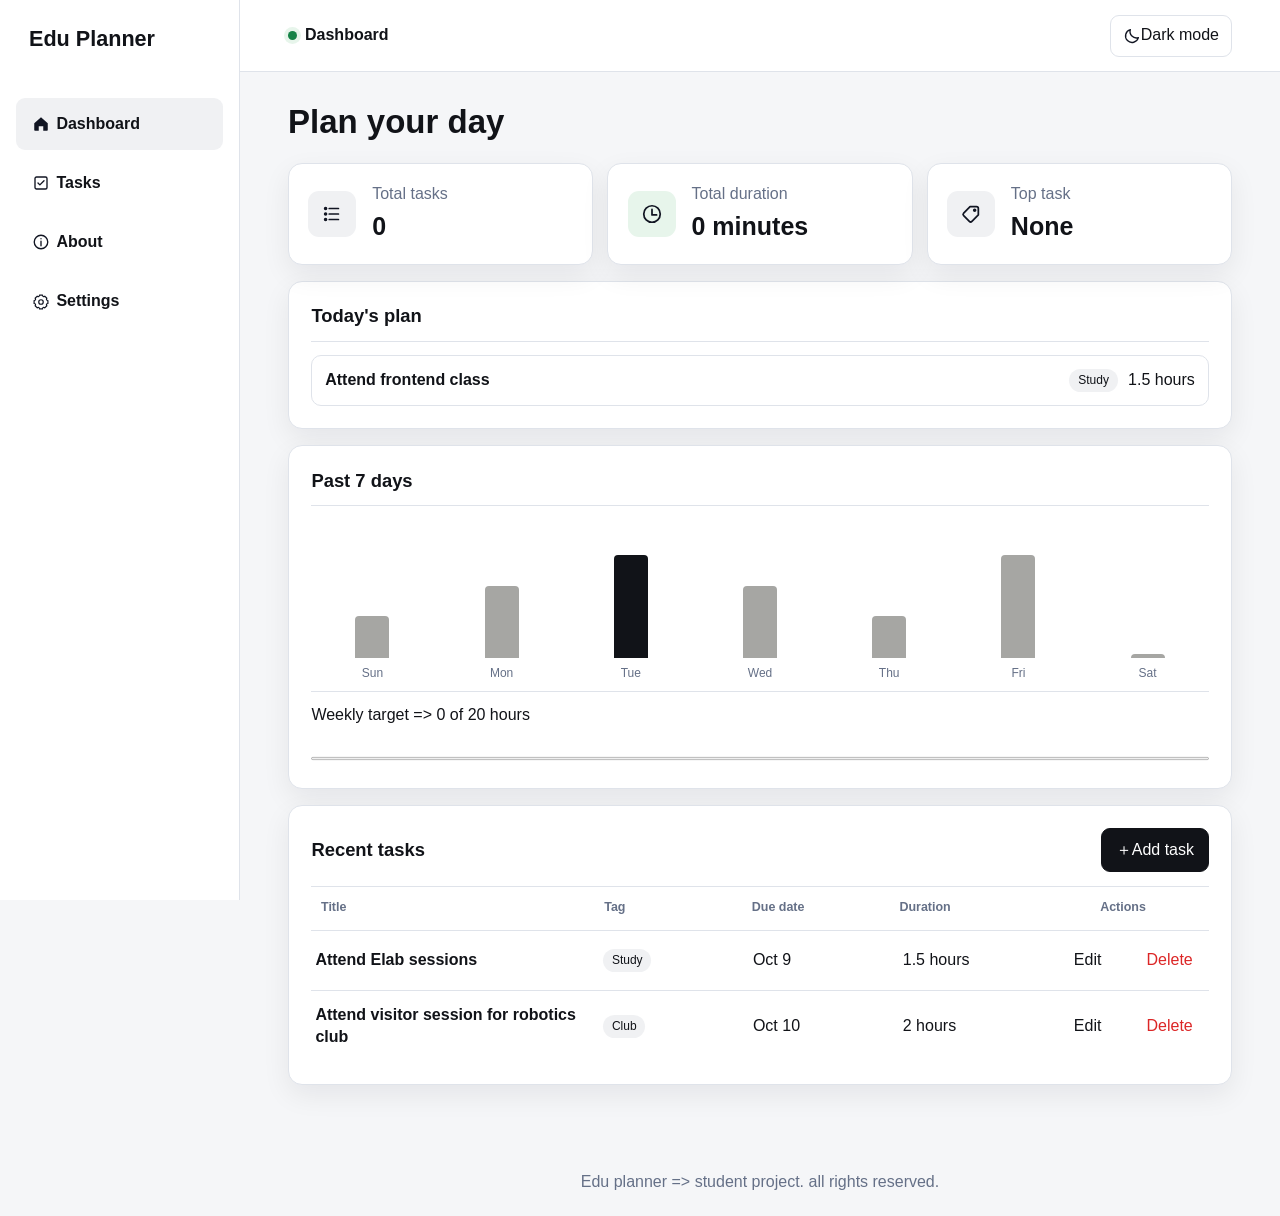
==== index.html @ ccda31ed "task forms and its styling" ====
<!DOCTYPE html>
<html lang="en">
<head>
    <meta charset="UTF-8">
    <meta name="viewport" content="width=device-width, initial-scale=1.0">
    <title>Edu Planner</title>
    <link rel="stylesheet" href="styles/style.css">
</head>
<body> 
     <a class="skip-link" href="#main-content">Skip to main content</a>
    <div id="polite-message" class="screen-reader-only" role="status"></div>
    <div id="urgent-message" class="screen-reader-only" role="alert"></div>
    
    <header class="heading">
        <a href="#dashboard-page" class="brand">Edu Planner</a>
        <nav aria-label="Main navigations">
            <ul class="all-navs">
                <li>
                    <a href="#dashboard-page" class="nav-links active"><img class="nav-icon" src="icons/dashboard.svg" alt="">Dashboard</a>
                </li>
                <li>
                    <a href="#task-page" class="nav-links"><img class="nav-icon" src="icons/tasks.svg" alt="">Tasks</a>
                </li>
                <li>
                    <a href="#about-page" class="nav-links"><img class="nav-icon" src="icons/about.svg" alt="">About</a>
                </li>
                <li>
                    <a href="#settings-page" class="nav-links"><img class="nav-icon" src="icons/settings.svg" alt="">Settings</a>
                </li>
            </ul>
        </nav>
    </header>

    <div class="top-bar">
        <div class="top-page">
            <span class="dot" aria-hidden="true"></span>
            <span id="top-name">Dashboard</span>
        </div>
        <button class="theme" type="button" data-theme-toggle aria-pressed="false" aria-label="Change to dark mode">
            <img src="icons/dark-theme.svg" alt="" class="theme-icon">
            <span>Dark mode</span>
        </button>
    </div>

    <main id="main-content" tabindex="-1">
        <section class="page active" id="dashboard-page" aria-labelledby="dashboard-title">
            <div class="page-header">
                <h1 id="dashboard-title">Plan your day</h1>
            </div>

            <div class="dash-stats" aria-label="task statistics">
                <article class="card stats-card">
                    <span class="stats-icon" aria-hidden="true">
                        <img src="icons/list.svg" alt="">
                    </span>
                    <div>
                        <p>Total tasks</p><strong id="total-tasks">0</strong>
                    </div>
                </article>
                <article class="card stats-card">
                    <span class="stats-icon" aria-hidden="true">
                        <img src="icons/clock.svg" alt="">
                    </span>
                    <div>
                        <p>Total duration</p><strong id="total-duration">0 minutes</strong>
                    </div>
                </article>
                <article class="card stats-card">
                    <span class="stats-icon" aria-hidden="true">
                        <img src="icons/top_task.svg" alt="">
                    </span>
                    <div>
                        <p>Top task</p><strong id="top-task">None</strong>
                    </div>
                </article>
            </div>

            <article class="card card-today" aria-labelledby="today-title">
                <div class="today-heading">
                    <div>
                        <h2 id="today-title">Today's plan</h2>
                    </div>
                    <p id="today-date" class="today-date"></p>
                </div>
                <div id="today-tasks" class="today-list">

 <!-- added a sample to style     the today's plan card              -->
                    <div class="today-task">
                        <strong>Attend frontend class</strong>
                        <span class="tag">Study</span>
                        <span>1.5 hours</span>
                    </div>
                </div>
            </article>

            <article class="card chart-card" >
                <div class="card-header">
                    <div>
                        <h2>Past 7 days</h2>
                        <p class="screen-reader-only">Minutes planned for each day.</p>
                    </div>
                    <strong class="screen-reader-only" id="total-weekly">0 hours</strong>
                </div>
                <div class="week-chart" id="week-chart" aria-label="Past 7 day tasks chart" role="group">

<!--  added days of the week for the stat dashboard                  -->
                    <div class="day-column"><span class="day-bar short-bar"></span><span>Sun</span></div>
                    <div class="day-column"><span class="day-bar medium-bar"></span><span>Mon</span></div>
                    <div class="day-column"><span class="day-bar tall-bar current-day"></span><span>Tue</span></div>
                    <div class="day-column"><span class="day-bar medium-bar"></span><span>Wed</span></div>
                    <div class="day-column"><span class="day-bar short-bar"></span><span>Thu</span></div>
                    <div class="day-column"><span class="day-bar tall-bar"></span><span>Fri</span></div>
                    <div class="day-column"><span class="day-bar empty-bar"></span><span>Sat</span></div>
                </div>
                <div class="target">
                    <p id="target_text">Weekly target => 0 of 20 hours</p>
                    <progress class="week-progress" id="week-progress" aria-label="weekly progress target" max="100" value="0">0%</progress>
                </div>
            </article>

            <article class="card recent-card">
                <div class="card-header">
                    <div>
                        <h2>Recent tasks</h2>
                    </div>
                    <button class="btn primary" type="button" data-open-form><span aria-hidden="true">＋</span> Add task</button>
                </div>
                <div class="recent-head" aria-hidden="true">
                    <span>Title</span>
                    <span>Tag</span>
                    <span>Due date</span>
                    <span>Duration</span>
                    <span class="recent-actions-heading">Actions</span>
                    </div>

                <ul id="recent-tasks" class="simple-list">
                    <li class="simple-task">
                        <strong>Attend Elab sessions</strong>
                        <span><span class="tag">Study</span></span>
                        <time datetime="2026-10-09">Oct 9</time>
                        <span>1.5 hours</span>
                        <button class="action-button" type="button">Edit</button>
                        <button class="action-button delete" type="button">Delete</button>
                    </li>

                    <li class="simple-task">
                        <strong>Attend visitor session for robotics club</strong>
                        <span><span class="tag">Club</span></span>
                        <time datetime="2026-10-10">Oct 10</time>
                        <span>2 hours</span>
                        <button class="action-button" type="button">Edit</button>
                        <button class="action-button delete" type="button">Delete</button>
                    </li>
                </ul>
            </article>
        </section>

                                        <!-- task feature -->

        <section class="page" id="task-page" aria-labelledby="task-title" >
            <div class="page-header">
                <h1 id="task-title">Tasks</h1>
                <button class="btn primary" type="button" data-open-form>+ Add task</button>
            </div>

            <div class="card toolbar">
                <div class="field search-area">
                    <label for="search-input">Search here</label>
                    <input type="text" id="search-input" placeholder="Eg: Study or club">
                    <p id="search-error" class="error-msg" role="alert"></p>
                </div>
                <div class="field sort-area">
                    <label for="sort-opt">Sort By</label>
                    <select id="sort-opt">
                        <option value="dueDate">Due date</option>
                        <option value="title">Title</option>
                        <option value="duration">Duration</option>
                    </select>
                </div>
                <button class="btn secondary" id="sort-direction" type="button">Oldest first</button>
            </div>

            <p class="result-count" id="task-nbr">0 tasks</p>
            <div class="task-table">
                <table>
                    <caption class="screen-reader-only">Campus task records</caption>
                    <thead>
                        <tr>
                            <th>Title</th>
                            <th>Tag</th>
                            <th>Due date</th>
                            <th>Duration</th>
                            <th>Actions</th>
                        </tr>
                    </thead>
                    <tbody id="task-table-body">
                        <tr>
                            <td>Frontend summative</td>
                            <td><span class="tag">Study</span></td>
                            <td>2026-09-14</td>
                            <td>1.5 hours</td>
                            <td>
                            <button type="button">Edit</button>
                            <button type="button">Delete</button>
                            </td>
                        </tr>
                     
                        <tr>
                            <td>Attend RE class</td>
                            <td><span class="tag">Club</span></td>
                            <td>2026-10-16</td>
                            <td>2 hours</td>
                            <td>
                            <button type="button">Edit</button>
                            <button type="button">Delete</button>
                            </td>
                        </tr>
                    </tbody>

                </table>
            </div>
            <div class="task-cards" id="task-cards"></div>
            <p id="empty-state" class="empty-state" hidden>No tasks match your search</p>
        </section>
        
                                        <!-- about feature -->

        <section class="page center-page" id="about-page" aria-labelledby="about-title">
            <div class="page-header">
                <h1 id="about-title">About </h1>
            </div>

            <article class="card about-card">
                <div class="about-header">
                    <span class="C-mark" aria-hidden="true">C</span>
                    <div>
                        <h2>Plan your day</h2>
                        <p>Edu planner helps students plan tasks ahead like studies, clubs, events and personal projects in our system</p>
                    </div>
                </div>

                <div class="about-details">
                    <div class="about-desc">
                        <p class="number" aria-hidden="true">01</p>
                        <h2>Main features</h2>

                        <ul>
                            <li>Add, edit and delete tasks</li>
                            <li>Organise campus events using tags</li>
                            <li>Search tasks using regex</li>
                            <li>Add notes to tasks</li>
                        </ul>
                    </div>

                    <div class="about-desc">
                        <p class="number" aria-hidden="true">02</p>
                        <h2>Technology stack used</h2>

                        <ul>
                            <li>Semantic HTML</li>
                            <li>Responsive CSS</li>
                            <li>Vanilla JavaScript</li>
                            <li>Regex search and sorting</li>
                        </ul>
                    </div>
                </div>

                <div class="about-contact">
                    <div>
                        <p class="eyebrow">Get in touch</p>
                        <h2>Contact</h2>
                    </div>
                    <div class="contact-links">
                        <a href="https://github.com/nissi15">github.com/nissi15</a>
                        <a href="mailto:n.ishema@alustudent.com">n.ishema@alustudent.com</a>
                    </div>
                </div>
            </article>
        </section>
                                        <!-- setting feature -->
    
        <section id="settings-page" class="page narrow-page" aria-labelledby="settings-title" >
            <div class="section-heading">
                <p class="eyebrow">Preferences</p>
                <h1 id="settings-title">Settings</h1>
            </div>

            <div class="card settings-panel">
               
                <section class="settings-card planner-card" aria-labelledby="planner-settings-title">
                    <div class="setting-heading">
                        <span class="setting-icon" aria-hidden="true"><img src="icons/sliders.svg" alt=""></span>
                        <div>
                            <h2 id="planner-settings-title">Planner</h2>
                            <p>Make your plans ahead</p>
                        </div>
                    </div>
                    <fieldset>
                        <legend>Duration unit</legend>
                        <label><input type="radio" name="unit" value="minutes"> Minutes</label>
                        <label><input type="radio" name="unit" value="hours"> Hours</label>
                    </fieldset>
                    <p class="setting-note">Durations over 60 minutes are shown in hours.</p>

                    <div class="field">
                        <label for="weekly-cap">Weekly target in hours</label>
                        <input id="weekly-cap" type="number" min="1" max="168">
                    </div>
                    <button id="save-settings" class="button primary" type="button">Save settings</button>
                </section>

                <section class="settings-card appearance-card" aria-labelledby="appearance-title">
                    <div class="setting-heading">
                        <span class="setting-icon" aria-hidden="true"><img src="icons/moon.svg" alt=""></span>
                        <div>
                            <h2 id="appearance-title">Appearance</h2>
                            <p>Use the theme that feels good.</p>
                        </div>
                    </div>
                    <div class="appearance-row">
                        <div>
                            <strong>Colour theme</strong>
                            <p>Choose your suitable theme.</p>
                        </div>
                        <button class="small-toggle" type="button" data-theme-toggle aria-pressed="false">
                            <span>Dark mode</span>
                            <span class="toggle-track" aria-hidden="true"><span class="toggle-knob"></span></span>
                        </button>
                    </div>
                </section>

                <section class="settings-card data-card" aria-labelledby="data-title">
                    <div class="setting-heading">
                        <span class="setting-icon" aria-hidden="true"><img src="icons/data.svg" alt=""></span>
                        <div>
                            <h2 id="data-title">Data</h2>
                            <p>Your tasks are saved locally.</p>
                        </div>
                    </div>
                    <div class="button-row">
                        <button id="export-json" class="button secondary" type="button">Export JSON</button>
                        <label class="button secondary file-button">Import JSON
                            <input id="import-json" type="file" accept="application/json">
                        </label>
                        <button id="reset-data" class="button danger" type="button">Reset sample data</button>
                    </div>
                </section>
            </div>
        </section>
    </main>

    <dialog id="task-dialog" aria-labelledby="form-title">
        <form  id="task-form" novalidate>
            <div id="dialog-heading">
                <div>
                    <p class="eyebrow">Task details</p>
                    <h2 id="form-title">Add task</h2>
                    <p class="dialog-intro" id="form-intro">Put information for your campus task.</p>
                </div>
                <button id="close-dialog" class="close-btn" type="button" aria-label="Close the form"></button>
            </div>

            <input type="hidden" id="task-id">

            <div id="field">
                <label for="task-title">Title</label>
                <p class="field-help" id="title-help">Try adding a simple title like Frontend session</p>
                <input type="text" name="title" id="task-title" placeholder="Ex: E-lab group project" aria-describedby="title-help title-error" required>
                <p class="error-text" id="title-error"></p>
            </div>

            <div class="form-row">
                <div class="field">
                    <label for="task-duration">Duration <span id="duration-label">(minutes)</span></label>
                    <p id="duration-help" class="field-help">how much time are spending on this task.</p>
                    <input id="task-duration" name="duration" type="text" inputmode="decimal" placeholder="e.g. 1.5" aria-describedby="duration-help duration-error" required>
                    <p id="duration-error" class="error-text"></p>
                </div>

                <div class="field">
                    <label for="task-date">Due date</label>
                    <p id="date-help" class="field-help"> when the should this task be completed.</p>
                    <input id="task-date" name="dueDate" type="date" aria-describedby="date-help dueDate-error" required>
                    <p id="dueDate-error" class="error-text"></p>
                </div>                
            </div>

            <div class="field">
                <label for="task-tag">Tag</label>
                <p id="tag-help" class="field-help">Pick one category using letters, spaces.</p>
                <input id="task-tag" name="tag" type="text" placeholder="e.g. Study, Club, or Event" autocomplete="off" aria-describedby="tag-help tag-error" required>

                <div class="tag-suggestions" aria-label="Suggested tags">
                    <button type="button" data-tag-suggestion="Study">Study</button>
                    <button type="button" data-tag-suggestion="Assignment">Assignment</button>
                    <button type="button" data-tag-suggestion="Reading">Reading</button>
                    <button type="button" data-tag-suggestion="Club">Club</button>
                    <button type="button" data-tag-suggestion="Event">Event</button>
                </div>

                <p id="tag-error" class="error-text"></p>
            </div>

            <div class="field">
                    <label for="task-note">Note <span class="opt-label">(optional)</span></label>
                    <p id="note-help" class="field-help">Add a small note up to 200 characters.</p>
                    <textarea id="task-note" name="note" maxlength="200" placeholder="e.g. Bring the lab worksheet" aria-describedby="note-help"></textarea>
            </div>
           
            <div class="dialog-actions">
                <button id="cancel-dialog" class="button secondary" type="button">Cancel</button>
                <button id="save-task-button" class="button primary" type="submit">Save task</button>
            </div>
        </form>

    </dialog>
    <footer>
        <p>Edu planner => student project. all rights reserved.</p>
    </footer>
    <script src="script.js"></script>
</body>
</html>
---- styles/style.css ----
* {
    box-sizing: border-box
}

:root {
    --surface: #ffffff;
    --text:  #111318;
    --page: #f5f6f8;
    --border: #dfe3ea;
    --radius: 14px;
    --green: #168347;
    --shadow: 0 10px 28px rgba(17, 19, 24, 0.07);
    --green-soft: #e7f5eb;
    --muted: #657087;
    --soft-surface: #f0f1f3;
    --red: #dc2626;
}

html {
    scroll-behavior: smooth;
}

body {
    display: flex;
    flex-direction: column;
    margin: 0;
    background: var(--page);
    color: var(--text);
    font-family: Arial, Helvetica, sans-serif;
    line-height: 1.4;  
    min-height: 100vh;
    min-width: 320px;
}

a {
    color: inherit;
}

h1 {
    font-size: 33px;
    line-height: 1.1;
    margin-bottom: 0;
}

h2 {
    font-size: 1.15rem;
    line-height: 1.25;
}

h1, h2, p {
    margin-top: 0;
}

.skip-link {
    position: fixed;
    top: 0.6rem;
    left: 0.6rem;
    color: white;
    border-radius: 5.8px;
    padding: 0.55rem 0.8rem;
    background: var(--text);
    z-index: 100;
    transform: translateY(-150%);
}

[hidden] {
    display: none !important;
}

:focus-visible {
  outline: 3px solid #2f80ed;
  outline-offset: 3px;
}

.screen-reader-only {
    position: absolute;
    width: 1px;
    height: 1px;
    overflow: hidden;
    clip: rect(0, 0, 0, 0);
    clip-path: inset(50%);
    white-space: nowrap;    
}

.skip-link:focus {
    transform: translateY(0);
}

.heading {
    border-bottom: 1px solid var(--border);
    background: white;
}

.brand {
    display: block;
    padding: 1.25rem;
    font-weight: 800;
    font-size: 1.35rem;
    text-decoration: none;
}

.all-navs {
    position: fixed;
    right: 0;
    bottom: 0;
    left: 0;
    z-index: 30;
    display: grid;
    grid-template-columns: repeat(4, 1fr);
    background: white;
    list-style: none;
    border-top: 1px solid var(--border);
    margin: 0;
    padding: 0.45rem;
}

.nav-links {
    display: flex;
    justify-content: center;
    align-items: center;
    border-radius: 9px;
    font-size: 13px;
    font-weight: 700;
    padding: 0.55rem 5.6px;
    gap: 0.4rem;
    text-decoration: none;
    min-height: 45px;
}

.nav-links:hover, .nav-links.active {
    background: var(--soft-surface);
}

.nav-icon {
    height: 18px;
    width: 18px;
}

button, input, select {
    font: inherit;
}
 
button, a, input, select {
  transition: border-color 0.2s ease, background-color 0.2s ease;
}


.top-bar {
    display: flex;
    align-items: center;
    justify-content: space-between;
    min-height: 64px;
    border-bottom: 1px solid var(--border);
    padding: 0.75rem 1rem;
    background: white;
}

.top-page {
    display: flex;
    align-items: center;
    font-weight: 700;
    gap: 8px;
}

.dot {
    width: 9px;
    height: 9px;
    background-color: var(--green);
    box-shadow: 0 0 0 4px var(--green-soft);
    border-radius: 50%;
}

.theme {
    display: inline-flex;
    align-items: center;
    min-height: 42px;
    border: 1px solid var(--border);
    border-radius: 9px;
    padding: 8px 12px;
    background: var(--surface);
    color: var(--text);
    cursor: pointer;
    min-height: 42px;
}


.theme-icon {
    width: 18px;
    height: 18px;
}

main {
    flex: 1;
    width: 100%;
    padding: 1.4rem 16px 6rem;

    input, select {
        color: var(--text);
        width: 100%;
        min-height: 44px;
        background-color: var(--surface);
        padding: 0.65rem 12px;
        border: 1px solid #aeb7c7;
        border-radius: 8px;
    }
    .primary {
        color: white;
        background: var(--text);
        border-color: var(--text);
    }
} 

.page {
    width: 100%;
    max-width: none;
    margin: 0;
}

.page-header {
    display: flex;
    justify-content: space-between;
    align-items: flex-start;
    margin-bottom: 1.4rem;
    gap: 17px;
}

.btn, .button {
    background: var(--surface);
    color: var(--text);
    display: inline-flex;
    justify-content: center;
    align-items: center;
    border: 1px solid var(--border);
    padding: 0.6rem 0.85rem;
    border-radius: 9px;
    cursor: pointer;
    text-decoration: none;
    min-height: 44px;
}

.card {
    background-color: #ffffff;
    box-shadow: var(--shadow);
    border: 1px solid var(--border);
    border-radius: var(--radius);
}


/* DASHBOARD  feature*/

.dash-stats {
    display: flex;
    flex-direction: column;
    gap: 14px;
}

.stats-card {
    display: flex;
    align-items: center;
    gap: 16px;
    padding: 1.2rem;
    min-height: 102px;
}

.stats-card strong {
    font-size: 25px;
}

.stats-card p {
    margin-bottom: 3.2px;
    color: var(--muted);

}

.stats-icon {
    background-color: var(--soft-surface);
    width: 48px;
    height: 46px;
    display: grid;
    place-items: center;
    flex: 0 0 auto;
    border-radius: 11px;
}

.stats-icon img {
    width: 22px;
    height: 22px;
}

.stats-card:nth-child(2) .stats-icon {
  background: var(--green-soft);
}

.card-today, .chart-card, .recent-card {
    padding: 20px;
    margin-top: 16px;
}

.today-list {
  padding-top: 0.85rem;
}


.today-heading, .card-header {
  display: flex;
  justify-content: space-between;
  align-items: center;
  gap: 16px;
  border-bottom: 1px solid var(--border);
  padding-bottom: 0.85rem;
}

.today-heading h2, .card-header h2 {
    margin-bottom: 0;
}


.today-date {
    color: var(--muted);
    font-size: 0.85rem;
    margin-bottom: 0;
}

.tag {
  display: inline-flex;
  border-radius: 999px;
  padding: 0.2rem 0.55rem;
  background: var(--soft-surface);
  font-size: 12px;
}

.today-task {
  display: flex;
  align-items: center;
  flex-wrap: wrap;
  gap: 0.65rem;
  padding: 12.8px;
  border: 1px solid var(--border);
  border-radius: 10px;
  
}

.today-task strong {
    margin-right: auto;
}

.week-chart {
    display: flex;
    justify-content: space-between;
    align-items: flex-end;
    padding: 20px 0 0.6rem;
    gap: 0.45rem;
    min-height: 185px;
}

.day-column {
    color: var(--muted);
    display: flex;
    justify-content: flex-end;
    flex-direction: column;
    align-items: center;
    flex: 1;
    height: 150px;
    font-size: 12px;
    gap: 0.45rem;
}

.short-bar {
    height: 42px;
}

.day-bar {
    background: #a6a6a3;
    width: min(100%, 34px);
    border-radius: 4px 4px 0 0;
}

.medium-bar {
    height: 72px;
}

.empty-bar {
    height: 4px;
}

.tall-bar {
    height: 103px;
}

.current-day {
    background: var(--text);
}

.target {
    padding-top: 12px;
    border-top: 1px solid var(--border);
}

.week-progress {
    width: 100%;
    height: 7px;
}

.recent-head, .simple-task {

    display: grid;
    grid-template-columns: minmax(180px, 2fr) repeat(3, minmax(90px, 1fr)) 70px 70px;
    gap: 12px;
    align-items: center;
}

.recent-head {
    display: none;
    color: var(--muted);
    font-size: 0.78rem;
    font-weight: 700;
    padding: 0.8rem 0.6rem;
}

.recent-actions-heading {
    text-align: center;
    grid-column: 5 / 7;
}

.simple-list {
    margin: 0;
    padding: 0;
    list-style: none;
}

.simple-task {
    grid-template-columns: 1fr auto;
    border-top: 1px solid var(--border);
    padding: 0.8rem 0.25rem;
}

.simple-task > strong {
    grid-column: 1 / -1;
}


.action-button {
    background: transparent;
    color: var(--text);  
    border: 0;
    padding: 0.35rem;
    cursor: pointer;
}

.action-button.delete {
    color: var(--red);
}


section.page {
    display: none;
}

section.page.active {
    display: block;
}

        /* TASK feature */


.secondary:hover, .btn:hover, .button:hover {
    border-color: var(--text);
}

.field {
    display: flex;
    flex-direction: column;
    gap: 0.35rem;
}

label, legend {
    font-weight: 700;
}

.error-msg {
    color: var(--red);
    min-height: 1.25rem;
    margin: 0;
    font-size: 0.82rem;
}

.toolbar {
    display: flex;
    flex-direction: column;
    gap: 0.9rem;
    padding: 1rem;
}


#task-nbr {
    font-style: italic;
    font-weight: 500;
}

.result-count {
    margin: 1rem 0 0.6rem;
    color: black;
}

.task-table {
    background: white;
    overflow-x: auto;
    border: 1px solid var(--border);
    border-radius: var(--radius);
    box-shadow: var(--shadow);
}

table {
    width: 100%;
    min-width: 720px;
    border-collapse: collapse;
}

th {
    color: var(--muted);
    background: #fafafa;
    font-size: 0.8rem;
}

th, td {
    border-bottom: 1px solid var(--border);
    padding: 0.9rem;
    text-align: left;
}

tbody tr:last-child td {
    border-bottom: 0;
}

td button {
    background: transparent;
    color: var(--text);
    padding: 4px;
    border: 0;
    cursor: pointer;
}

td button:last-child {
    color: var(--red);
}

.empty-state, .task-cards {
    display: none;
}


/* ABOUT featuree */

.about-card {
    overflow: hidden;
}

.about-header {
    display: flex;
    flex-direction: column;
    align-items: flex-start;
    gap: 16px;
    padding: 1.4rem;
}


.number, .eyebrow {
    color: var(--green);
    margin-bottom: 0.35rem;
    font-size: 12px;
    font-weight: 800;
    letter-spacing: 0.1em;
    text-transform: uppercase
}

.C-mark {
    background: var(--text);
    color: #ffffff;
    font-weight: 800;
    display: grid;
    flex: 0 0 auto;
    place-items: center;
    width: 54px;
    height: 54px;
    border-radius: 13px;
    font-size: 1.4rem;
}
.about-header h2, .about-desc h2 {
    margin-bottom: 0.35rem;
}

.about-desc {
    flex: 1;
    padding: 1.4rem;
}

.about-header p, .about-desc li {
    color: var(--muted);
}

.about-details {
    display: flex;
    flex-direction: column;
    border-top: 1px solid var(--border);
    border-bottom: 1px solid var(--border);
}

.about-desc:not(:first-child) {
    border-top: 1px solid var(--border);
}

.about-desc ul {  
    padding-left: 20px;
    margin: 12px 0 0;
}

.about-desc li {
    margin-bottom: 0.4rem;
}

.about-contact {
    display: flex;
    flex-direction: column;
    align-items: flex-start;
    gap: 16px;
    padding: 1.4rem;
}

.about-contact h2 {
    margin-bottom: 0.35rem;
}

.contact-links {
    display: flex;
    flex-direction: column;
    gap: 0.35rem;
}

/* Setting feature */

.section-heading {
    margin-bottom: 22px;
}

.section-heading .eyebrow {
    margin-bottom: 6px;
}

.section-heading h1 {
     margin: 0;
}


.settings-panel {
    display: flex;
    flex-direction: column;
    overflow: hidden;
    padding: 0;
}

.settings-card {
    flex: 1;
    min-width: 0;
    padding: 24px;
}

.settings-card:not(:first-child) {
    border-top: 1px solid var(--border);
}

.setting-heading {
    display: flex;
    align-items: center;
    gap: 12px;
    margin-bottom: 20px;
}

.setting-heading h2, .setting-heading p {
    margin-bottom: 0;
}


.setting-heading p, .setting-note, .appearance-row p {
  color: var(--muted);
  font-size: 0.82rem;
}


.settings-card fieldset {
    display: flex;
    flex-wrap: wrap;
    gap: 12px 20px;
    padding: 0;
    margin: 0 0 16px;
    border: 0;
}



.setting-icon {
    background: var(--soft-surface);
    display: grid; 
    flex: 0 0 auto;                          
    place-items: center;
    width: 48px;
    height: 48px;
    border-radius: 11px;
}

.settings-card fieldset label {
    display: flex;
    align-items: center;
    gap: 0.35rem;
}

.settings-card input[type="radio"] {
    width: auto;
    min-height: auto;
}

.appearance-row {
    display: flex;
    flex-direction: column;
    align-items: flex-start;
    gap: 0.8rem;
}


.setting-icon img {
    width: 22px;
    height: 22px;
}

input#weekly-cap {
    margin-bottom: 20px;
}

.danger {
    color: var(--red);
    border-color: #f1aaaa;
}

.small-toggle {
    background: var(--surface);
    display: inline-flex;
    align-items: center;
    gap: 8px;
    padding: 0.45rem 0.6rem;
    color: var(--text);
    cursor: pointer;
    border: 1px solid var(--border);
    border-radius: 8px;
}

.toggle-track {
    display: flex;
    align-items: center;
    width: 34px;
    height: 18px;
    border-radius: 999px;
    padding: 2px;
    background: var(--muted);
}

.toggle-knob {
    width: 14px;
    height: 14px;
    border-radius: 50%;
    background: var(--surface);

}


.button-row {
    display: flex;
    flex-wrap: wrap;
    gap: 13px;
}

.file-button  {
    font-weight: 400;
}

.file-button input {
    display: none;
}


        /* FOOTER  */
footer {
    display: none;
    background: transparent;
    color: var(--muted);
    border-top: 0;
    padding: 1.4rem 1rem 6rem;
    text-align: center;
}

footer p {
    margin-bottom: 0;
}

/* those using tablets */

@media (min-width: 768px) {

    .dash-stats {
        flex-direction: row;
    }

    .stats-card {
        flex: 1;
    }

    .recent-head {
        
        display: grid;
    }

    .simple-task {
        grid-template-columns: minmax(180px, 2fr) repeat(3, minmax(90px, 1fr)) 70px 70px;
    }

    .simple-task strong {
        grid-column: auto;
    }

    .toolbar {
        align-items: flex-end;
        flex-direction: row;
    }

    .search-area {
        flex: 1;
    }

    .sort-area {
        width: 180px;
    }

    .about-header {
        align-items: center;
        flex-direction: row;
    }

    .about-details, .settings-panel {
        flex-direction: row;
    }

   .about-desc:not(:first-child),.settings-card:not(:first-child) {
        border-top: 0;
        border-left: 1px solid var(--border);
    }
    .about-contact {
        justify-content: space-between;
        align-items: center;
        flex-direction: row;
    }

    .contact-links {
        align-items: flex-end;
    }
}

/* those using laptops */

@media (min-width: 1024px) {
    .heading {
        position: fixed;
        top: 0;
        bottom: 0;
        left: 0;
        z-index: 40;
        width: 240px;
        border-right: 1px solid var(--border);
        border-bottom: 0;
  }

  .brand {
        display: flex;
        align-items: center;
        padding: 0 29px;
        height: 78px;
        min-height: 0;
  }

  .all-navs {
        position: static;
        display: flex;
        flex-direction: column;
        gap: 0.45rem;
        border-top: 0;
        padding: 1.25rem 1rem;
  }


  .nav-links {
        font-size: 16px;
        justify-content: flex-start;
        min-height: 52px;
        padding: 12px 16px;
    
  }

  .top-bar {
        margin-left: 240px;
        min-height: 72px;
        padding-inline: 48px;
  }

  main {
        width: auto;
        padding: 2rem 3rem 4rem;
        margin-left: 240px;
  }

  footer {
    display: block;
    padding: 1.4rem 48px;
    margin-left: 240px;
  }

  .card-today, .chart-card, .recent-card {
     padding: 1.4rem;
  }
}

/* Task dialog */

dialog {
    background: var(--shadow);
    color: var(--text);
    width: 90%;
    padding: 24px;
    max-width: 670px;
    max-height: 90vh;
    overflow-y: auto;
    border: 1px solid var(--border);
    border-radius: var(--radius);
    box-shadow: var(--shadow);
}

dialog::backdrop {
    background-color:  rgba(17, 19, 24, 0.55);
}

#task-form {
    display: flex;
    flex-direction: column;
    gap: 18px;
}

#dialog-heading {
    display: flex;
    justify-content: space-between;
    align-items: flex-start;
    gap: 16px;
    padding-bottom: 16px;
    border-bottom: 1px solid var(--border);
}

#dialog-heading h2 {
    font-size: 1.5rem;
    margin-bottom: 4px;
}

.dialog-intro {
    color: var(--muted);
    font-size: 0.9rem;
    margin-bottom: 0;
}

.close-btn { 
    background: var(--surface);
    color: var(--text);
    display: inline-flex;   
    justify-content: center;
    align-items: center;
    flex-shrink: 0;
    width: 40px;
    height: 40px;
    border-radius: 50%;
    cursor: pointer;
    }

.close-btn::before {
    font-size: 1.4rem;
    content: "x";
}

.close-btn:hover {
    background: var(--soft-surface);
}

.field, #field {
    display: flex;
    flex-direction: column;
    gap: 6px;
}

#task-form label {
    font-weight: 700;
}

.form-row {
    display: flex;
    flex-direction: column;
    gap: 16px;
}

.form-row .field {
    flex: 1;
}

#task-form input:not([type="hidden"]),
#task-form textarea {
    background: white;
    color: var(--text);
    font: inherit;
    width: 100%;
    border: 1px solid #aeb7c7;
    border-radius: 8px;
    min-height: 46px;
    padding: 10px 12px;
}

#task-form textarea {
    min-height: 95px;
    resize: vertical;
}

.field-help {
    font-size: 0.82rem;
    margin-bottom: 0;
    color: var(--muted);
}

.opt-label { 
    color: var(--muted);
    font-size: 0.82rem;
    font-weight: 400;
}

.error-text {
    color: var(--red);
    font-size: 0.82rem;
    min-height: 20px;
    margin-bottom: 0;
}

.tag-suggestions {
    display: flex;
    flex-wrap: wrap;
    gap: 8px;
    margin-top: 4px;    
}

.tag-suggestions button {
    color: var(--text);
    background: var(--soft-surface);
    padding: 6px 11px;
    border: 1px solid var(--border);
    border-radius: 999px;
    cursor: pointer;
}

.tag-suggestions button:hover {
    border-color: var(--text);
}


.dialog-actions {
    display: flex;
    justify-content: flex-end;
    gap: 10px;
    padding-top: 16px;
    border-top: 1px solid var(--border);
}

@media (min-width: 768px) {
  .form-row {
    flex-direction: row;
  }
}
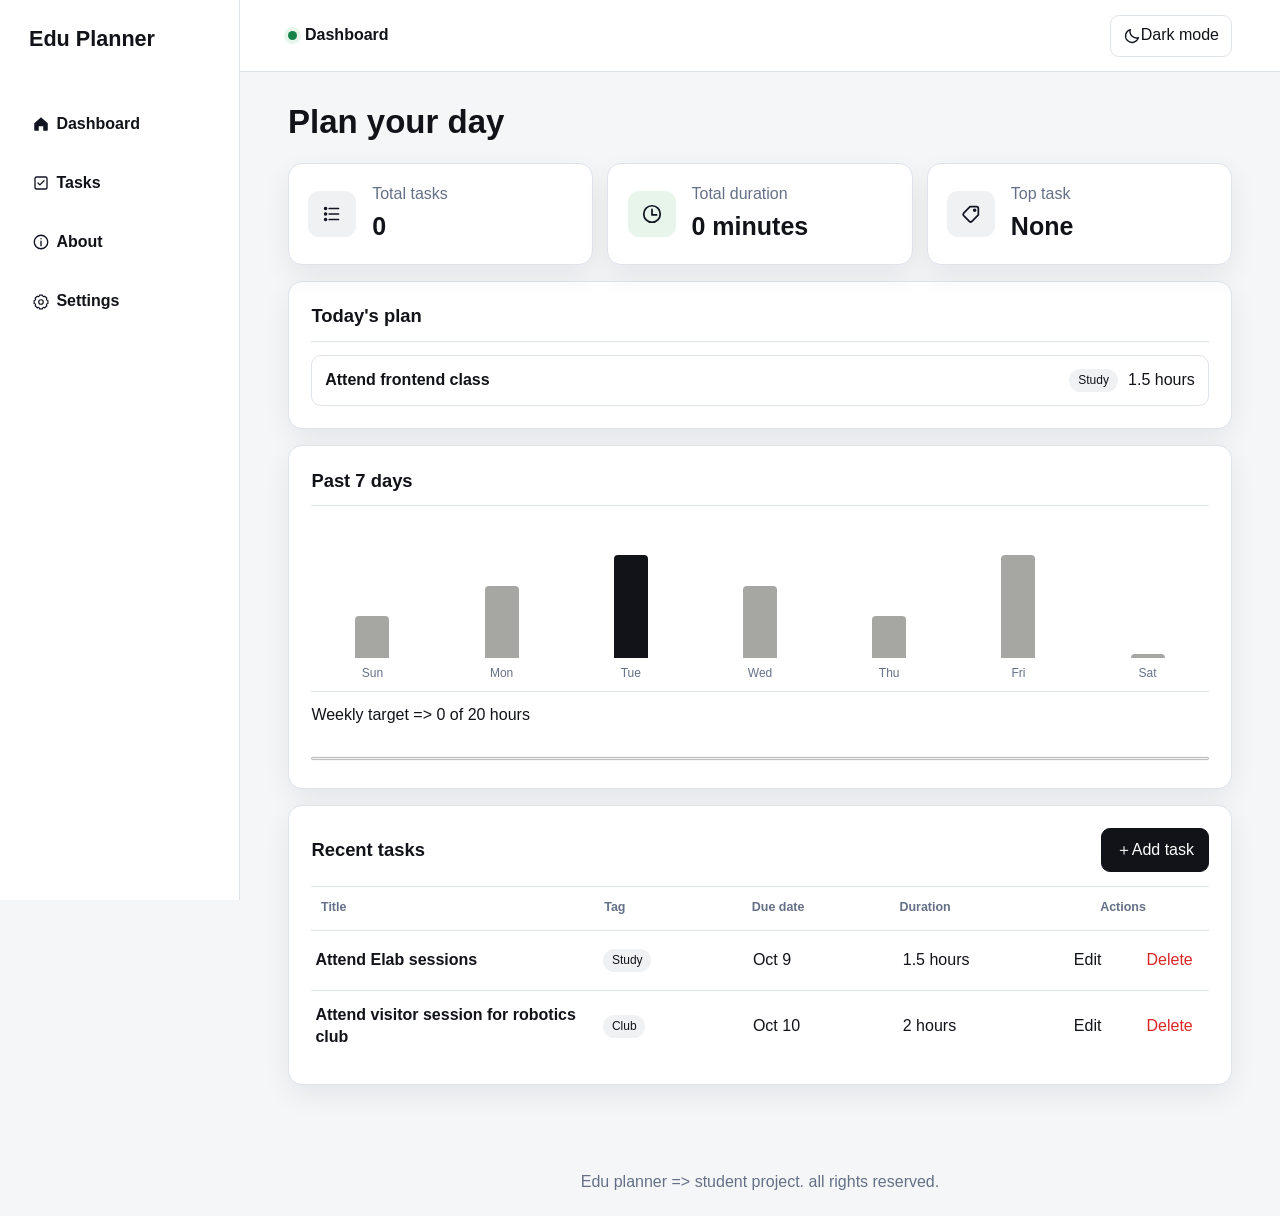
==== commit 10c37b79: "added test.html and made app.js the control js and also  changed the border background and also adde" ====
--- a/index.html
+++ b/index.html
@@ -157,9 +157,9 @@
 
                                         <!-- task feature -->
 
-        <section class="page" id="task-page" aria-labelledby="task-title" >
+        <section class="page" id="task-page" aria-labelledby="tasks-page-title" >
             <div class="page-header">
-                <h1 id="task-title">Tasks</h1>
+                <h1 id="tasks-page-title">Tasks</h1>
                 <button class="btn primary" type="button" data-open-form>+ Add task</button>
             </div>
 
@@ -417,6 +417,6 @@
     <footer>
         <p>Edu planner => student project. all rights reserved.</p>
     </footer>
-    <script src="script.js"></script>
+    <script type="module" src="scripts/app.js"></script>
 </body>
 </html>
--- a/styles/style.css
+++ b/styles/style.css
@@ -928,7 +928,7 @@
 /* Task dialog */
 
 dialog {
-    background: var(--shadow);
+    background: var(--surface);
     color: var(--text);
     width: 90%;
     padding: 24px;
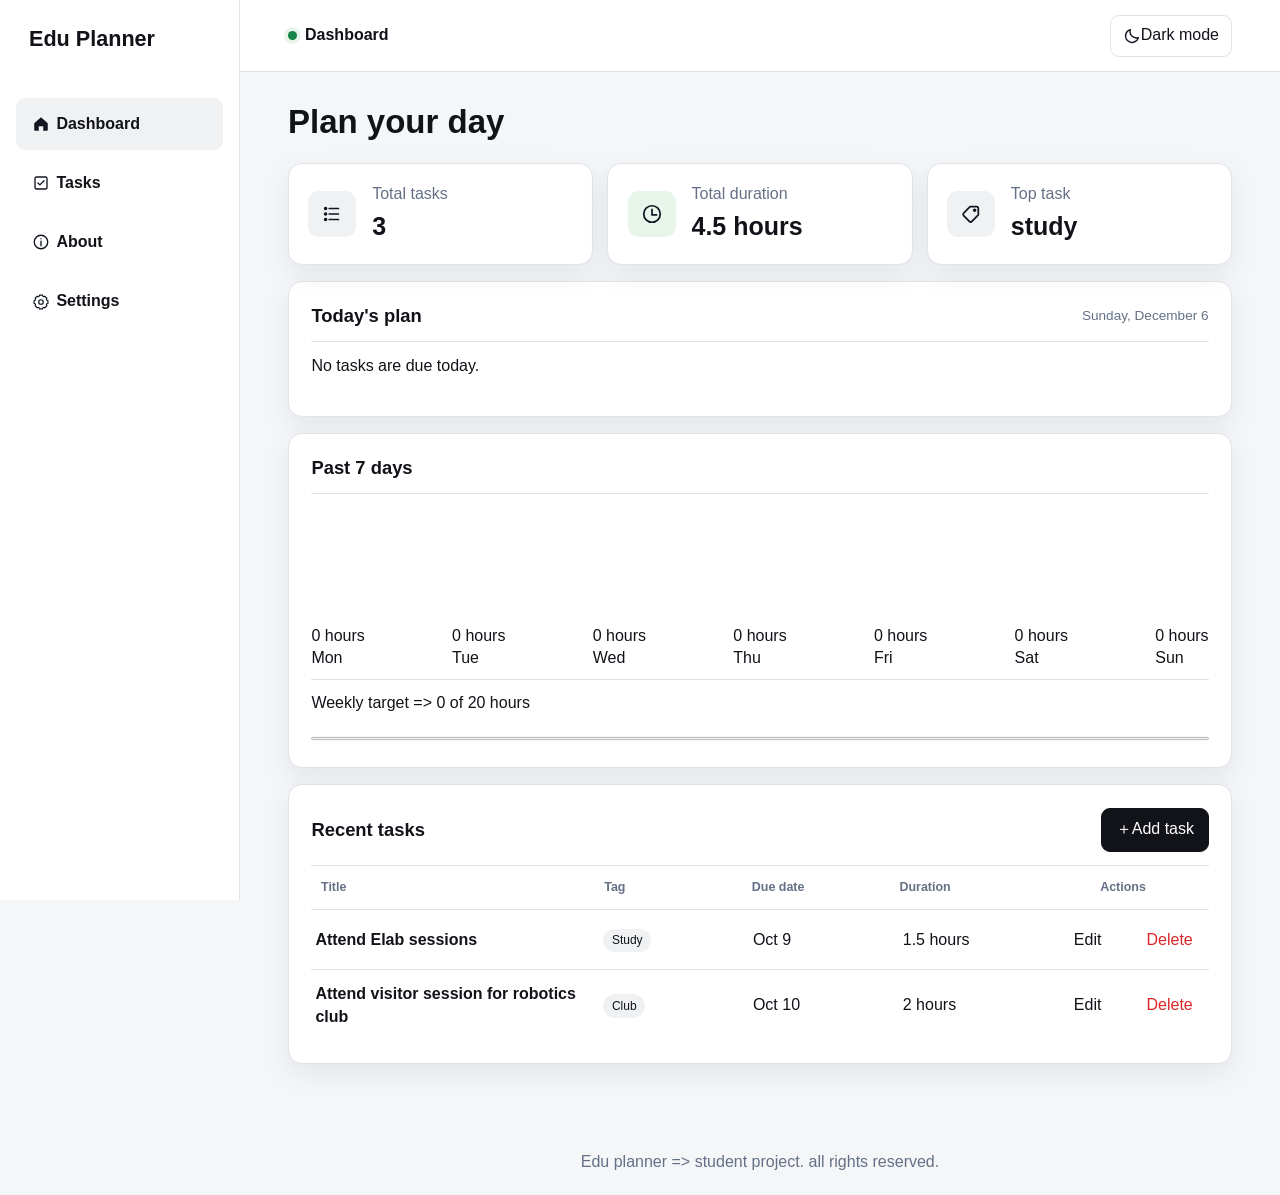
==== commit 7163ba32: "removed the temporary sample content bcz state.js in tasks does it" ====
--- a/index.html
+++ b/index.html
@@ -83,14 +83,6 @@
                     <p id="today-date" class="today-date"></p>
                 </div>
                 <div id="today-tasks" class="today-list">
-
- <!-- added a sample to style     the today's plan card              -->
-                    <div class="today-task">
-                        <strong>Attend frontend class</strong>
-                        <span class="tag">Study</span>
-                        <span>1.5 hours</span>
-                    </div>
-                </div>
             </article>
 
             <article class="card chart-card" >
@@ -102,16 +94,8 @@
                     <strong class="screen-reader-only" id="total-weekly">0 hours</strong>
                 </div>
                 <div class="week-chart" id="week-chart" aria-label="Past 7 day tasks chart" role="group">
-
-<!--  added days of the week for the stat dashboard                  -->
-                    <div class="day-column"><span class="day-bar short-bar"></span><span>Sun</span></div>
-                    <div class="day-column"><span class="day-bar medium-bar"></span><span>Mon</span></div>
-                    <div class="day-column"><span class="day-bar tall-bar current-day"></span><span>Tue</span></div>
-                    <div class="day-column"><span class="day-bar medium-bar"></span><span>Wed</span></div>
-                    <div class="day-column"><span class="day-bar short-bar"></span><span>Thu</span></div>
-                    <div class="day-column"><span class="day-bar tall-bar"></span><span>Fri</span></div>
-                    <div class="day-column"><span class="day-bar empty-bar"></span><span>Sat</span></div>
-                </div>
+                </div>
+                
                 <div class="target">
                     <p id="target_text">Weekly target => 0 of 20 hours</p>
                     <progress class="week-progress" id="week-progress" aria-label="weekly progress target" max="100" value="0">0%</progress>
@@ -193,29 +177,8 @@
                             <th>Actions</th>
                         </tr>
                     </thead>
-                    <tbody id="task-table-body">
-                        <tr>
-                            <td>Frontend summative</td>
-                            <td><span class="tag">Study</span></td>
-                            <td>2026-09-14</td>
-                            <td>1.5 hours</td>
-                            <td>
-                            <button type="button">Edit</button>
-                            <button type="button">Delete</button>
-                            </td>
-                        </tr>
-                     
-                        <tr>
-                            <td>Attend RE class</td>
-                            <td><span class="tag">Club</span></td>
-                            <td>2026-10-16</td>
-                            <td>2 hours</td>
-                            <td>
-                            <button type="button">Edit</button>
-                            <button type="button">Delete</button>
-                            </td>
-                        </tr>
-                    </tbody>
+                    <tbody id="task-table-body"></tbody>
+                
 
                 </table>
             </div>
@@ -414,6 +377,39 @@
         </form>
 
     </dialog>
+
+    <dialog class="details-dialog" id="task-details-dialog" aria-labelledby="details-title">
+        <div class="dialog-heading">
+            <div>
+                <p class="eyebrow">Task Overview</p>
+                <h2 id="details-title">Task details</h2>
+                <p class="dialog-intro" id= "details-status"></p>
+            </div>
+            <button class="close-btn" id="close-details" type="button" aria-label="Close task details">x</button>
+        </div>
+        <div class="task-details-grid">
+            <div>
+                <span>Tag</span><strong id="details-tag"></strong>
+            </div>
+            <div>
+                <span>Due date</span><strong id="details-date"></strong>
+            </div>
+            <div>
+                <span>Duration</span><strong id="details-duration"></strong>
+            </div>
+        </div>
+
+        <section class="details-note" aria-labelledby="details-note-title">
+            <h3 id="details-note-title">Note</h3>
+            <p id="details-note"></p>
+        </section>
+
+        <div class="dialog-actions">
+            <button class="button secondary" id="close-details-bottom" type="button"> Close</button>
+            <button class="button primary" id="edit-from-details" type="button">Edit task</button>
+        </div>
+    </dialog>
+
     <footer>
         <p>Edu planner => student project. all rights reserved.</p>
     </footer>
--- a/styles/style.css
+++ b/styles/style.css
@@ -297,7 +297,10 @@
 }
 
 .today-list {
-  padding-top: 0.85rem;
+    display: flex;
+    flex-direction: column;
+    gap: 10px;
+    padding-top: 0.85rem;
 }
 
 
@@ -322,23 +325,24 @@
 }
 
 .tag {
-  display: inline-flex;
-  border-radius: 999px;
-  padding: 0.2rem 0.55rem;
-  background: var(--soft-surface);
-  font-size: 12px;
+    display: inline-flex;
+    border-radius: 999px;
+    padding: 0.2rem 0.55rem;
+    background: var(--soft-surface);
+    font-size: 12px;
 }
 
 .today-task {
-  display: flex;
-  align-items: center;
-  flex-wrap: wrap;
-  gap: 0.65rem;
-  padding: 12.8px;
-  border: 1px solid var(--border);
-  border-radius: 10px;
-  
-}
+    display: flex;
+    align-items: center;
+    flex-wrap: wrap;
+    gap: 0.65rem;
+    padding: 12.8px;
+    border: 1px solid var(--border);
+    border-radius: 10px;
+    
+}
+
 
 .today-task strong {
     margin-right: auto;
@@ -373,6 +377,38 @@
     background: #a6a6a3;
     width: min(100%, 34px);
     border-radius: 4px 4px 0 0;
+    position: relative;
+    min-height: 4px;
+    border: 0;
+    padding: 0;
+    cursor: pointer;
+}
+
+.day-bar::after {
+    content: attr(data-tooltip);
+    color: var(--surface);
+    background: var(--text);
+    position: absolute;
+    left: 50%;
+    bottom: calc(100% + 7px);
+    display: none;
+    min-width: 67px;
+    padding: 5px 7px;
+    transform: translateX(-50px);
+    border-radius: 5px;
+    font-size: 12px;
+    text-align: center;
+    white-space: nowrap;
+    z-index: 2;
+}
+
+.day-bar:hover::after,
+.day-bar:focus-visible::after {
+    display: block;
+}
+
+.day-bar .current-day {
+    background: var(--text);
 }
 
 .medium-bar {
@@ -396,9 +432,14 @@
     border-top: 1px solid var(--border);
 }
 
+.target p{
+    margin-bottom: 8px;
+}
+
 .week-progress {
     width: 100%;
     height: 7px;
+    accent-color: var(--green);
 }
 
 .recent-head, .simple-task {
@@ -436,6 +477,7 @@
 
 .simple-task > strong {
     grid-column: 1 / -1;
+    overflow-wrap: anywhere;
 }
 
 
@@ -460,6 +502,11 @@
     display: block;
 }
 
+mark {
+    background: #ffe89c;
+    color: var(--text);
+}
+
         /* TASK feature */
 
 
@@ -501,6 +548,7 @@
     margin: 1rem 0 0.6rem;
     color: black;
 }
+
 
 .task-table {
     background: white;
@@ -508,6 +556,7 @@
     border: 1px solid var(--border);
     border-radius: var(--radius);
     box-shadow: var(--shadow);
+    display: none;
 }
 
 table {
@@ -544,11 +593,58 @@
     color: var(--red);
 }
 
-.empty-state, .task-cards {
-    display: none;
-}
-
-
+
+.task-cards {
+    display: grid;
+    gap: 12px;
+
+}
+
+.empty-state {
+    color: var(--muted);
+    background: var(--surface);
+    border: 1px solid var(--border);
+    padding: 32px;
+    text-align: center;
+    border-radius: var(--radius);
+}
+
+.task-card {
+    background: var(--surface);
+    padding: 16px;
+    border: 1px solid var(--border);
+    border-radius: var(--radius);
+    box-shadow: 0 4px 12px rgba(0, 0, 0, .08);
+}
+
+.task-title-button {
+    background: transparent;
+    color: inherit;
+    padding: 0;
+    border: 0;
+    font: inherit;
+    font-weight: 700;
+    text-align: left;
+    cursor: pointer;
+}
+
+
+.task-title-button:hover, .task-title-button:focus-visible {
+    text-decoration: underline;
+    text-underline-offset: 3px;
+}
+
+.task-card h2 {
+    font-weight: 700;
+    margin-bottom: 7px;
+}
+
+
+.task-card-actions {
+    display: flex;
+    gap: 11px;
+    margin-top: 13px;
+}
 /* ABOUT featuree */
 
 .about-card {
@@ -834,6 +930,13 @@
         flex: 1;
     }
 
+    .task-table {
+        display: block;
+    }
+
+    .task-cards {
+        display: none;
+    }
     .sort-area {
         width: 180px;
     }
@@ -1083,3 +1186,75 @@
   }
 }
 
+/* Task detail dialogs  M4 */
+
+.details-dialog {
+    width: min(560px, calc(100% - 2rem));
+}
+
+.task-details-grid {
+    display: grid;
+    grid-template-columns: repeat(3, 1fr);
+    gap: 11px;
+}
+
+.task-details-grid>div {
+    padding: 14px;
+    border: 1px solid var(--border);
+    border-radius: 10px;
+    background: var(--soft-surface);
+}
+
+.task-details-grid span {
+    display: block;
+    margin-bottom: 4px;
+    color: var(--muted);
+}
+
+.details-note {
+    padding: 16px;
+    border: 1px solid var(--border);
+    border-radius: 10px;
+    margin-top: 1rem;
+}
+
+.details-note h3 {
+    margin: 0 0 6px;
+    font-size: 15px;
+}
+
+.details-note p {
+    white-space: pre-wrap;
+    margin: 0;
+}
+
+.details-note.empty p {
+    color: var(--muted);
+}
+
+.today-task input[type="checkbox"] {
+    width: 18px;
+    height: 18px;
+    flex: 0 0 auto;
+    cursor: pointer;
+}
+
+.today-task.completed {
+    text-decoration: line-through;
+}
+
+.note-buttton {
+    background: transparent;
+    color: var(--muted);
+    padding: 4px;
+    cursor: pointer;
+    border: 0;
+}
+
+.today-note {
+    color: var(--muted);
+    border-top: 1px solid var(--border);
+    padding: 10px 0 0 28px;
+    margin: 0;
+}
+
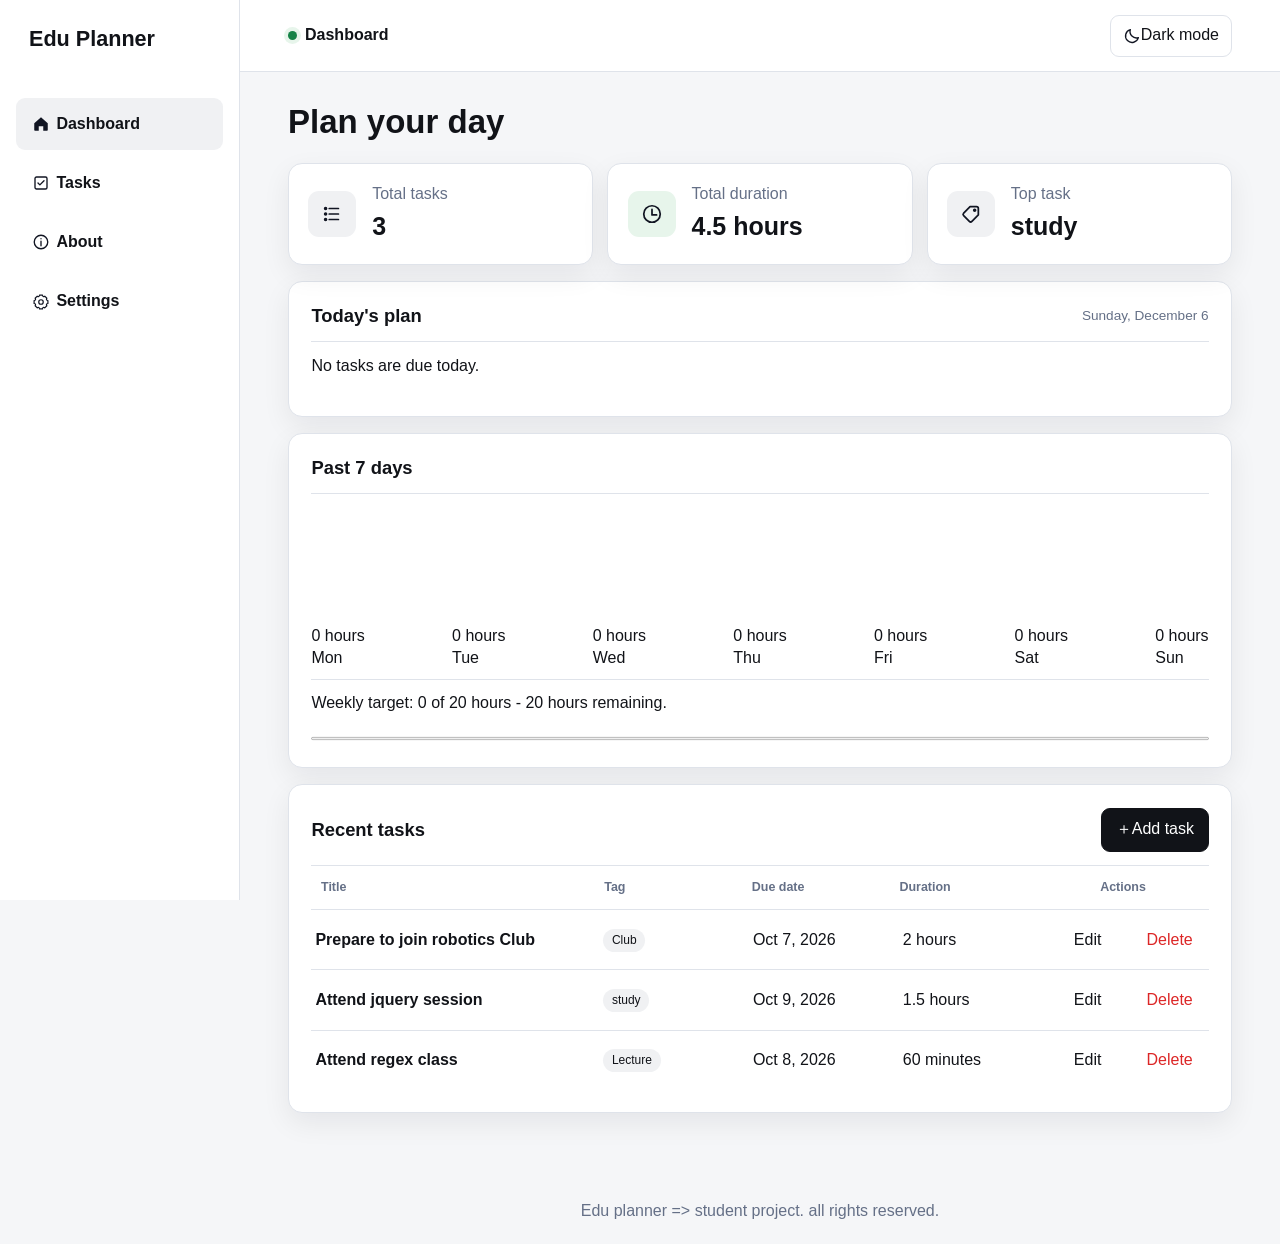
==== commit b8ed09e5: "removed sample lists for recent tasks and fixed also the wrong id name" ====
--- a/index.html
+++ b/index.html
@@ -83,6 +83,7 @@
                     <p id="today-date" class="today-date"></p>
                 </div>
                 <div id="today-tasks" class="today-list">
+                </div>
             </article>
 
             <article class="card chart-card" >
@@ -95,7 +96,7 @@
                 </div>
                 <div class="week-chart" id="week-chart" aria-label="Past 7 day tasks chart" role="group">
                 </div>
-                
+
                 <div class="target">
                     <p id="target_text">Weekly target => 0 of 20 hours</p>
                     <progress class="week-progress" id="week-progress" aria-label="weekly progress target" max="100" value="0">0%</progress>
@@ -118,23 +119,7 @@
                     </div>
 
                 <ul id="recent-tasks" class="simple-list">
-                    <li class="simple-task">
-                        <strong>Attend Elab sessions</strong>
-                        <span><span class="tag">Study</span></span>
-                        <time datetime="2026-10-09">Oct 9</time>
-                        <span>1.5 hours</span>
-                        <button class="action-button" type="button">Edit</button>
-                        <button class="action-button delete" type="button">Delete</button>
-                    </li>
-
-                    <li class="simple-task">
-                        <strong>Attend visitor session for robotics club</strong>
-                        <span><span class="tag">Club</span></span>
-                        <time datetime="2026-10-10">Oct 10</time>
-                        <span>2 hours</span>
-                        <button class="action-button" type="button">Edit</button>
-                        <button class="action-button delete" type="button">Delete</button>
-                    </li>
+
                 </ul>
             </article>
         </section>
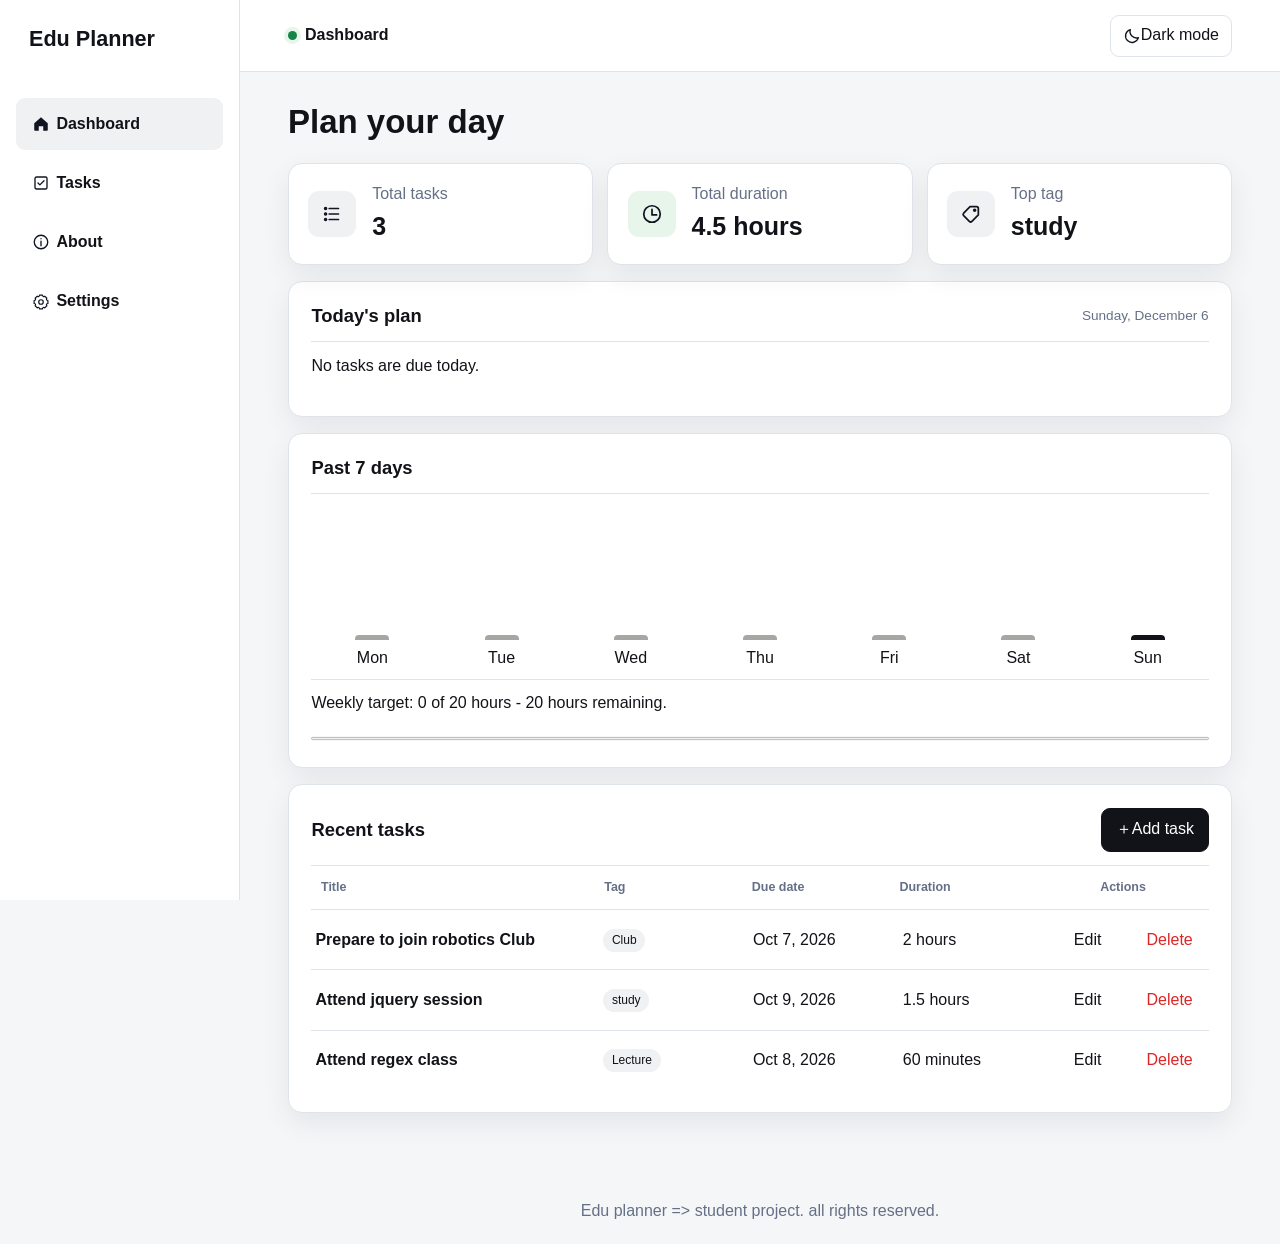
==== commit 109c09d7: "changed a typo error and styled some html elements created in js" ====
--- a/index.html
+++ b/index.html
@@ -70,7 +70,7 @@
                         <img src="icons/top_task.svg" alt="">
                     </span>
                     <div>
-                        <p>Top task</p><strong id="top-task">None</strong>
+                        <p>Top tag</p><strong id="top-task">None</strong>
                     </div>
                 </article>
             </div>
--- a/styles/style.css
+++ b/styles/style.css
@@ -589,7 +589,7 @@
     cursor: pointer;
 }
 
-td button:last-child {
+td .delete {
     color: var(--red);
 }
 
@@ -1258,3 +1258,65 @@
     margin: 0;
 }
 
+
+.bar-item {
+    display: flex;
+    flex-direction: column;
+    justify-content: flex-end;
+    align-items: center;
+    flex: 1;
+    gap: 7px;
+    height: 150px;
+}
+
+.bar-shell {
+    display: flex;
+    flex-direction: column;
+    height: 120px;
+    justify-content: flex-end;
+    align-items: center;
+    width: 100%;
+}
+
+.bar {
+    background: #a6a6a3;
+    display: block;
+    width: 34px;
+    min-height: 4px;
+    border-radius: 4px 4px 0 0;
+}
+
+.bar-item.today .bar {
+    background: var(--text);   
+}
+
+.bar-value {
+    visibility: hidden;
+    font-size: 12px;
+}
+
+.bar-item:hover .bar-value,
+.bar-item:focus-visible .bar-value {
+    visibility: visible;
+}
+
+.today-task-row {
+    display: flex;
+    align-items: center;
+    width: 100%;
+    gap: 10px;
+}
+
+.today-task-title {
+    margin-right: auto;
+}
+
+.today-task-meta {
+    display: flex;
+    align-items: center;
+    gap: 9px;
+}
+
+.today-note-editor textarea {
+    flex: 1;
+}
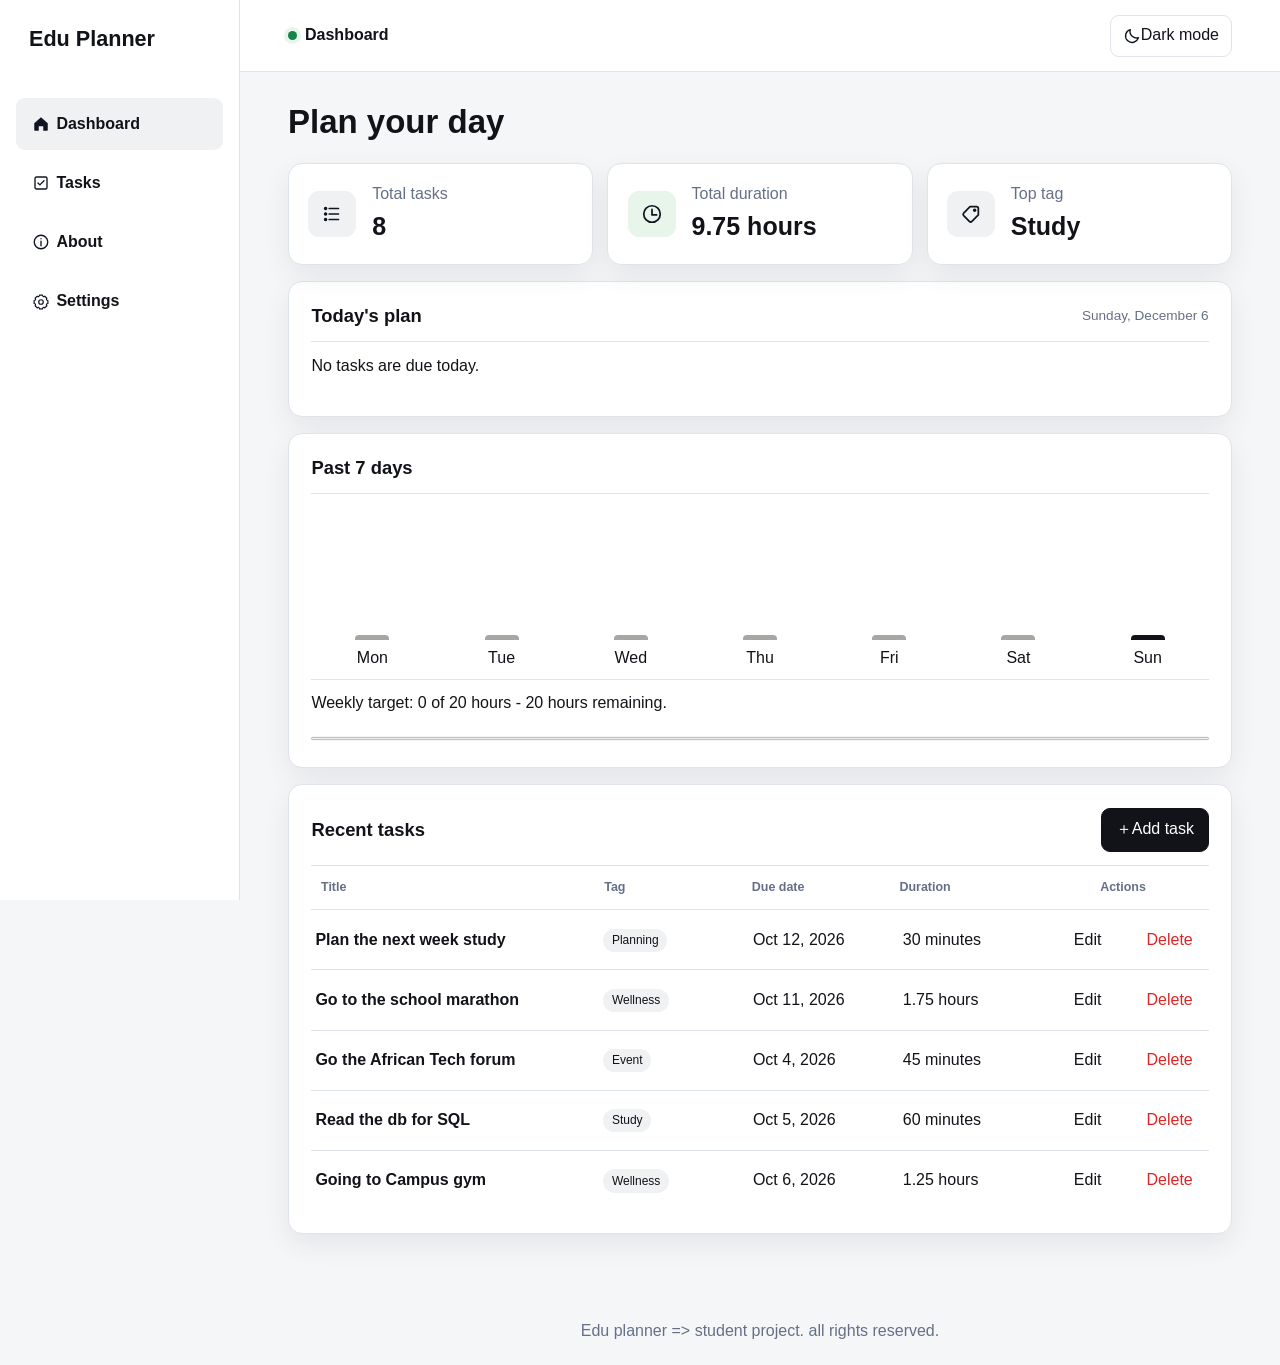
==== commit 1c033685: "fixed urgent message to be able to show a pop message for a malfunctioned imported json file M6 => D" ====
--- a/index.html
+++ b/index.html
@@ -8,8 +8,8 @@
 </head>
 <body> 
      <a class="skip-link" href="#main-content">Skip to main content</a>
-    <div id="polite-message" class="screen-reader-only" role="status"></div>
-    <div id="urgent-message" class="screen-reader-only" role="alert"></div>
+    <div id="polite-message"  role="status"></div>
+    <div id="urgent-message"  role="alert"></div>
     
     <header class="heading">
         <a href="#dashboard-page" class="brand">Edu Planner</a>
--- a/styles/style.css
+++ b/styles/style.css
@@ -16,6 +16,18 @@
     --red: #dc2626;
 }
 
+html[data-theme="dark"] {
+    color-scheme: dark;
+    --page: #121318;
+    --surface: #1b1d23;
+    --soft-surface: #292c33;
+    --text: #f3f4f6;
+    --muted: #a0a6b2;
+    --border: #2d3038;
+    --green-soft: #173b29;
+    --shadow: 0 10px 20px rgba(0, 0, 0, 0.3);
+}
+
 html {
     scroll-behavior: smooth;
 }
@@ -67,6 +79,20 @@
     display: none !important;
 }
 
+#polite-message:empty, #urgent-message:empty {
+    display: none;
+}
+
+#polite-message, #urgent-message  {
+    padding: 10px 16px;
+    text-align: center;
+    background: var(--surface);
+}
+
+#urgent-message {
+    color: var(--red);
+}
+
 :focus-visible {
   outline: 3px solid #2f80ed;
   outline-offset: 3px;
@@ -88,7 +114,7 @@
 
 .heading {
     border-bottom: 1px solid var(--border);
-    background: white;
+    background: var(--surface);
 }
 
 .brand {
@@ -107,7 +133,7 @@
     z-index: 30;
     display: grid;
     grid-template-columns: repeat(4, 1fr);
-    background: white;
+    background: var(--surface);
     list-style: none;
     border-top: 1px solid var(--border);
     margin: 0;
@@ -152,7 +178,7 @@
     min-height: 64px;
     border-bottom: 1px solid var(--border);
     padding: 0.75rem 1rem;
-    background: white;
+    background: var(--surface);
 }
 
 .top-page {
@@ -204,7 +230,7 @@
         border-radius: 8px;
     }
     .primary {
-        color: white;
+        color: var(--surface);
         background: var(--text);
         border-color: var(--text);
     }
@@ -239,7 +265,7 @@
 }
 
 .card {
-    background-color: #ffffff;
+    background-color: var(--surface);
     box-shadow: var(--shadow);
     border: 1px solid var(--border);
     border-radius: var(--radius);
@@ -546,12 +572,12 @@
 
 .result-count {
     margin: 1rem 0 0.6rem;
-    color: black;
+    color: var(--text);
 }
 
 
 .task-table {
-    background: white;
+    background: var(--surface);
     overflow-x: auto;
     border: 1px solid var(--border);
     border-radius: var(--radius);
@@ -1117,7 +1143,7 @@
 
 #task-form input:not([type="hidden"]),
 #task-form textarea {
-    background: white;
+    background: var(--surface);
     color: var(--text);
     font: inherit;
     width: 100%;
